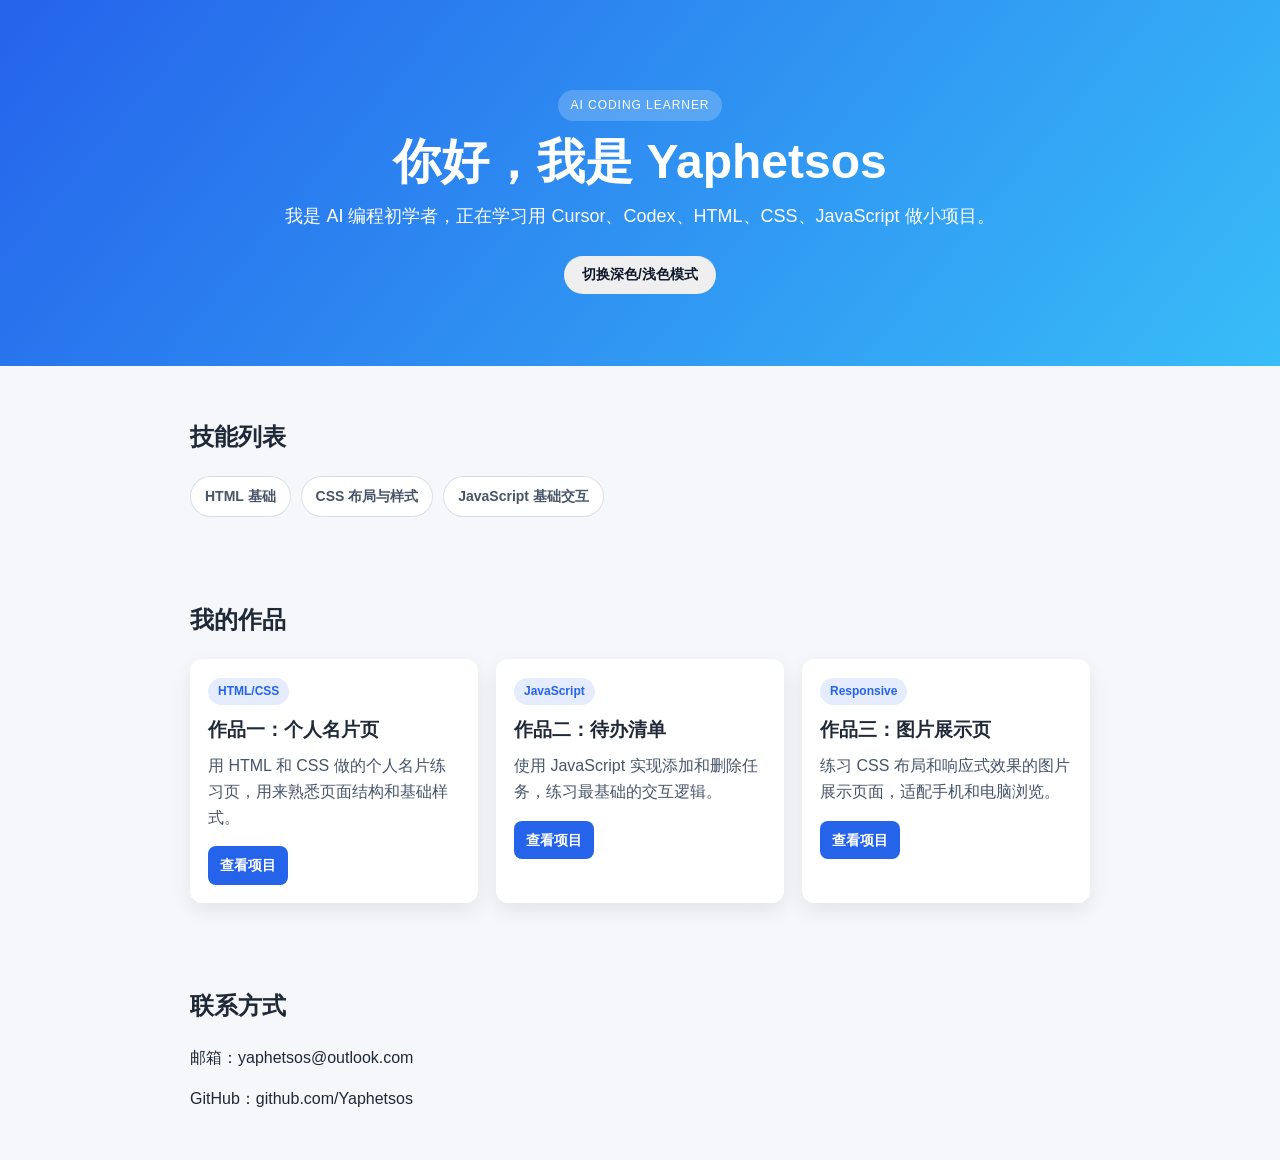
==== index.html @ 9128bcc8 "创建个人作品集网页初版" ====
<!DOCTYPE html>
<html lang="zh-CN">
<head>
  <meta charset="UTF-8">
  <meta name="viewport" content="width=device-width, initial-scale=1.0">
  <title>我的个人作品集</title>
  <link rel="stylesheet" href="style.css">
</head>
<body>
  <header class="intro">
    <div class="container">
      <p class="intro-badge">AI Coding Learner</p>
      <h1 class="intro-title">你好，我是 Yaphetsos</h1>
      <p class="intro-text">我是 AI 编程初学者，正在学习用 Cursor、Codex、HTML、CSS、JavaScript 做小项目。</p>
      <button id="theme-toggle" type="button">切换深色/浅色模式</button>
    </div>
  </header>

  <main class="container">
    <section class="section">
      <h2>技能列表</h2>
      <ul class="skills">
        <li>HTML 基础</li>
        <li>CSS 布局与样式</li>
        <li>JavaScript 基础交互</li>
      </ul>
    </section>

    <section class="section">
      <h2>我的作品</h2>
      <div class="projects">
        <article class="project-card">
          <span class="project-tag">HTML/CSS</span>
          <h3>作品一：个人名片页</h3>
          <p>用 HTML 和 CSS 做的个人名片练习页，用来熟悉页面结构和基础样式。</p>
          <a class="project-link" href="#">查看项目</a>
        </article>
        <article class="project-card">
          <span class="project-tag">JavaScript</span>
          <h3>作品二：待办清单</h3>
          <p>使用 JavaScript 实现添加和删除任务，练习最基础的交互逻辑。</p>
          <a class="project-link" href="#">查看项目</a>
        </article>
        <article class="project-card">
          <span class="project-tag">Responsive</span>
          <h3>作品三：图片展示页</h3>
          <p>练习 CSS 布局和响应式效果的图片展示页面，适配手机和电脑浏览。</p>
          <a class="project-link" href="#">查看项目</a>
        </article>
      </div>
    </section>

    <section class="section">
      <h2>联系方式</h2>
      <p>邮箱：yaphetsos@outlook.com</p>
      <p>GitHub：github.com/Yaphetsos</p>
    </section>
  </main>

  <script src="script.js"></script>
</body>
</html>
---- style.css ----
:root {
  --bg-color: #f5f7fb;
  --text-color: #1f2937;
  --card-color: #ffffff;
  --accent-color: #2563eb;
  --muted-color: #475569;
}

body.dark {
  --bg-color: #0f172a;
  --text-color: #e2e8f0;
  --card-color: #1e293b;
  --accent-color: #60a5fa;
  --muted-color: #94a3b8;
}

* {
  box-sizing: border-box;
}

body {
  margin: 0;
  font-family: Arial, sans-serif;
  background-color: var(--bg-color);
  color: var(--text-color);
  line-height: 1.6;
  transition: background-color 0.3s ease, color 0.3s ease;
}

.container {
  width: min(900px, 92%);
  margin: 0 auto;
}

.intro {
  padding: 90px 0 72px;
  background: linear-gradient(130deg, var(--accent-color), #38bdf8);
  color: #ffffff;
  text-align: center;
}

.intro-badge {
  display: inline-block;
  margin: 0 0 12px;
  padding: 6px 12px;
  border-radius: 999px;
  background-color: rgba(255, 255, 255, 0.2);
  font-size: 12px;
  letter-spacing: 0.08em;
  text-transform: uppercase;
}

.intro-title {
  margin: 0 0 10px;
  font-size: clamp(30px, 5vw, 48px);
  line-height: 1.2;
}

.intro-text {
  max-width: 720px;
  margin: 0 auto;
  font-size: 18px;
  line-height: 1.75;
  text-wrap: pretty;
}

#theme-toggle {
  margin-top: 24px;
  padding: 10px 18px;
  border: none;
  border-radius: 999px;
  cursor: pointer;
  font-size: 14px;
  font-weight: 700;
  color: #0f172a;
  transition: transform 0.2s ease;
}

#theme-toggle:hover {
  transform: translateY(-2px);
}

.section {
  padding: 32px 0;
}

.skills {
  list-style: none;
  padding: 0;
  margin: 0;
  display: flex;
  flex-wrap: wrap;
  gap: 10px;
}

.skills li {
  padding: 8px 14px;
  border-radius: 999px;
  background-color: var(--card-color);
  color: var(--muted-color);
  border: 1px solid rgba(148, 163, 184, 0.35);
  font-size: 14px;
  font-weight: 600;
}

.projects {
  display: grid;
  grid-template-columns: repeat(auto-fit, minmax(240px, 1fr));
  gap: 18px;
}

.project-card {
  background-color: var(--card-color);
  border-radius: 12px;
  padding: 18px;
  box-shadow: 0 8px 20px rgba(0, 0, 0, 0.08);
  transition: transform 0.22s ease, box-shadow 0.22s ease;
}

.project-card:hover {
  transform: translateY(-6px);
  box-shadow: 0 16px 28px rgba(0, 0, 0, 0.14);
}

.project-card h3 {
  margin-top: 0;
  margin-bottom: 10px;
  line-height: 1.4;
}

.project-card p {
  margin-top: 0;
  margin-bottom: 16px;
  color: var(--muted-color);
}

.project-tag {
  display: inline-block;
  margin-bottom: 12px;
  padding: 4px 10px;
  border-radius: 999px;
  background-color: rgba(37, 99, 235, 0.12);
  color: var(--accent-color);
  font-size: 12px;
  font-weight: 700;
}

body.dark .project-tag {
  background-color: rgba(96, 165, 250, 0.2);
}

.project-link {
  display: inline-block;
  padding: 8px 12px;
  border-radius: 8px;
  background-color: var(--accent-color);
  color: #ffffff;
  text-decoration: none;
  font-size: 14px;
  font-weight: 700;
  transition: opacity 0.2s ease;
}

.project-link:hover {
  opacity: 0.9;
}

@media (max-width: 640px) {
  .intro {
    padding: 64px 0 52px;
  }

  .intro-text {
    font-size: 16px;
    max-width: 32ch;
    line-height: 1.7;
  }

  .section {
    padding: 24px 0;
  }

  .projects {
    grid-template-columns: 1fr;
  }

  #theme-toggle {
    width: 100%;
    max-width: 260px;
  }
}
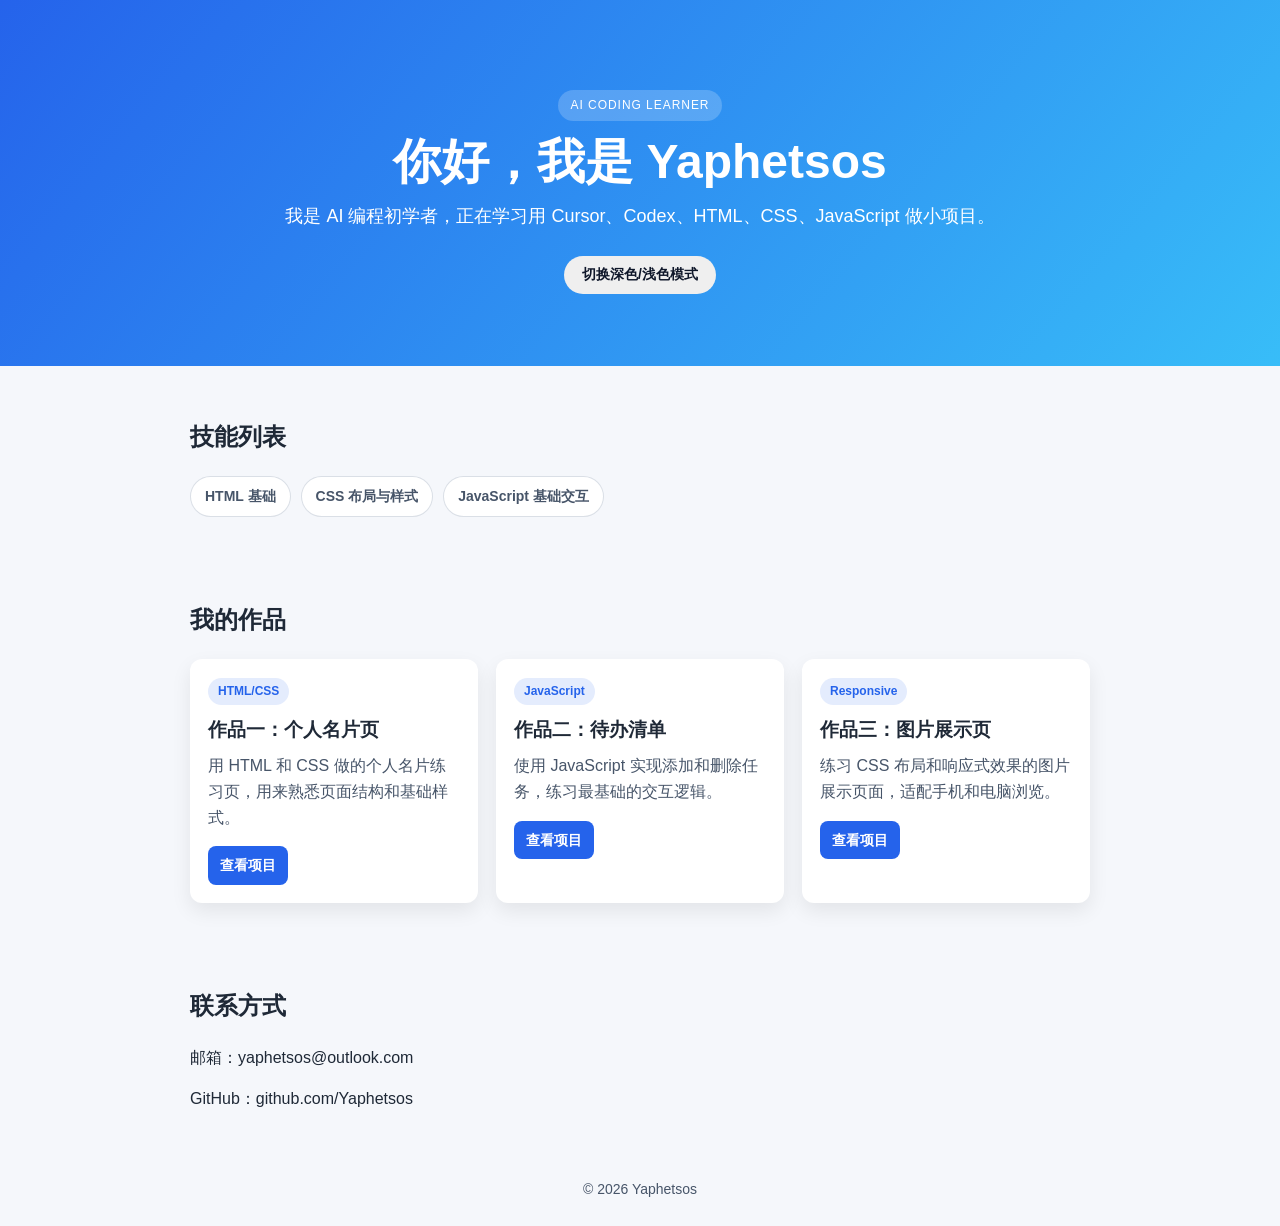
==== commit 7981ced6: "添加页面底部版权信息" ====
--- a/index.html
+++ b/index.html
@@ -57,6 +57,12 @@
     </section>
   </main>
 
+  <footer class="site-footer">
+    <div class="container">
+      <p>© 2026 Yaphetsos</p>
+    </div>
+  </footer>
+
   <script src="script.js"></script>
 </body>
 </html>
--- a/style.css
+++ b/style.css
@@ -165,6 +165,17 @@
   opacity: 0.9;
 }
 
+.site-footer {
+  padding: 18px 0 26px;
+  text-align: center;
+  color: var(--muted-color);
+  font-size: 14px;
+}
+
+.site-footer p {
+  margin: 0;
+}
+
 @media (max-width: 640px) {
   .intro {
     padding: 64px 0 52px;
